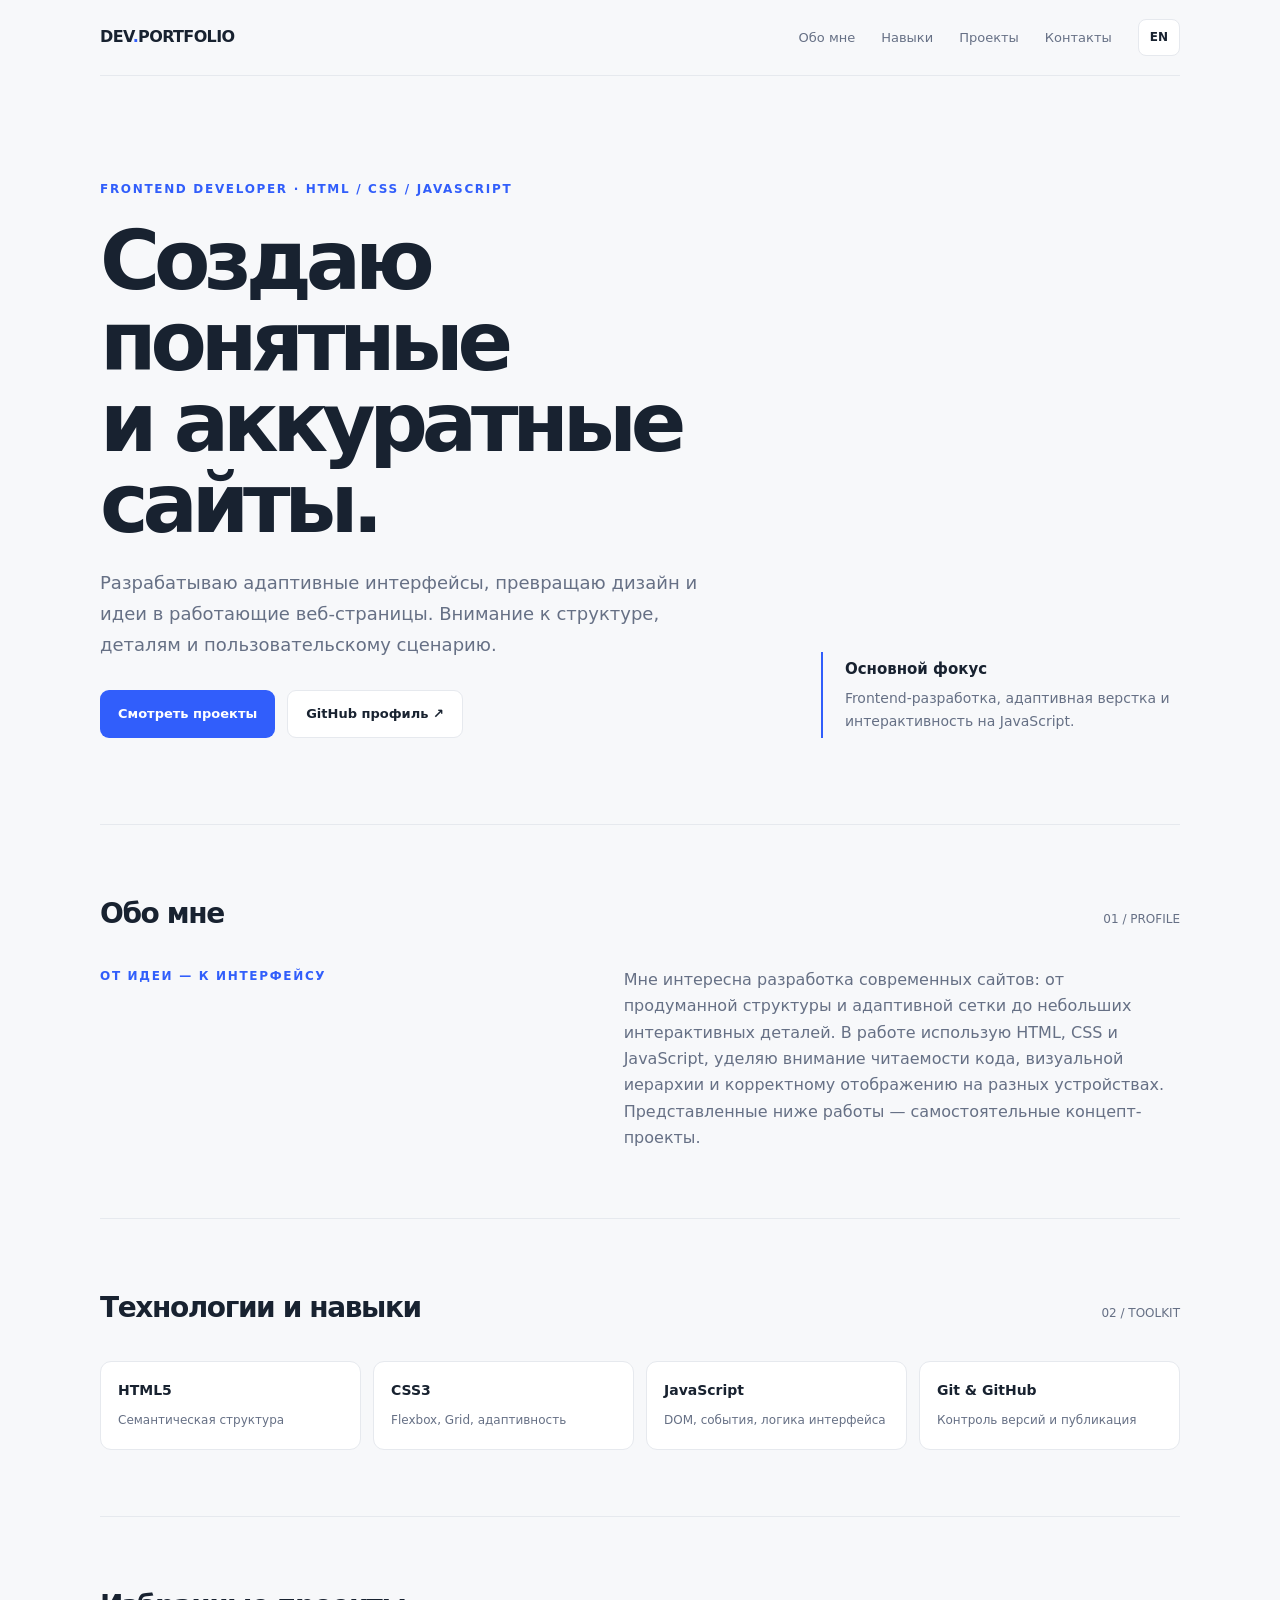
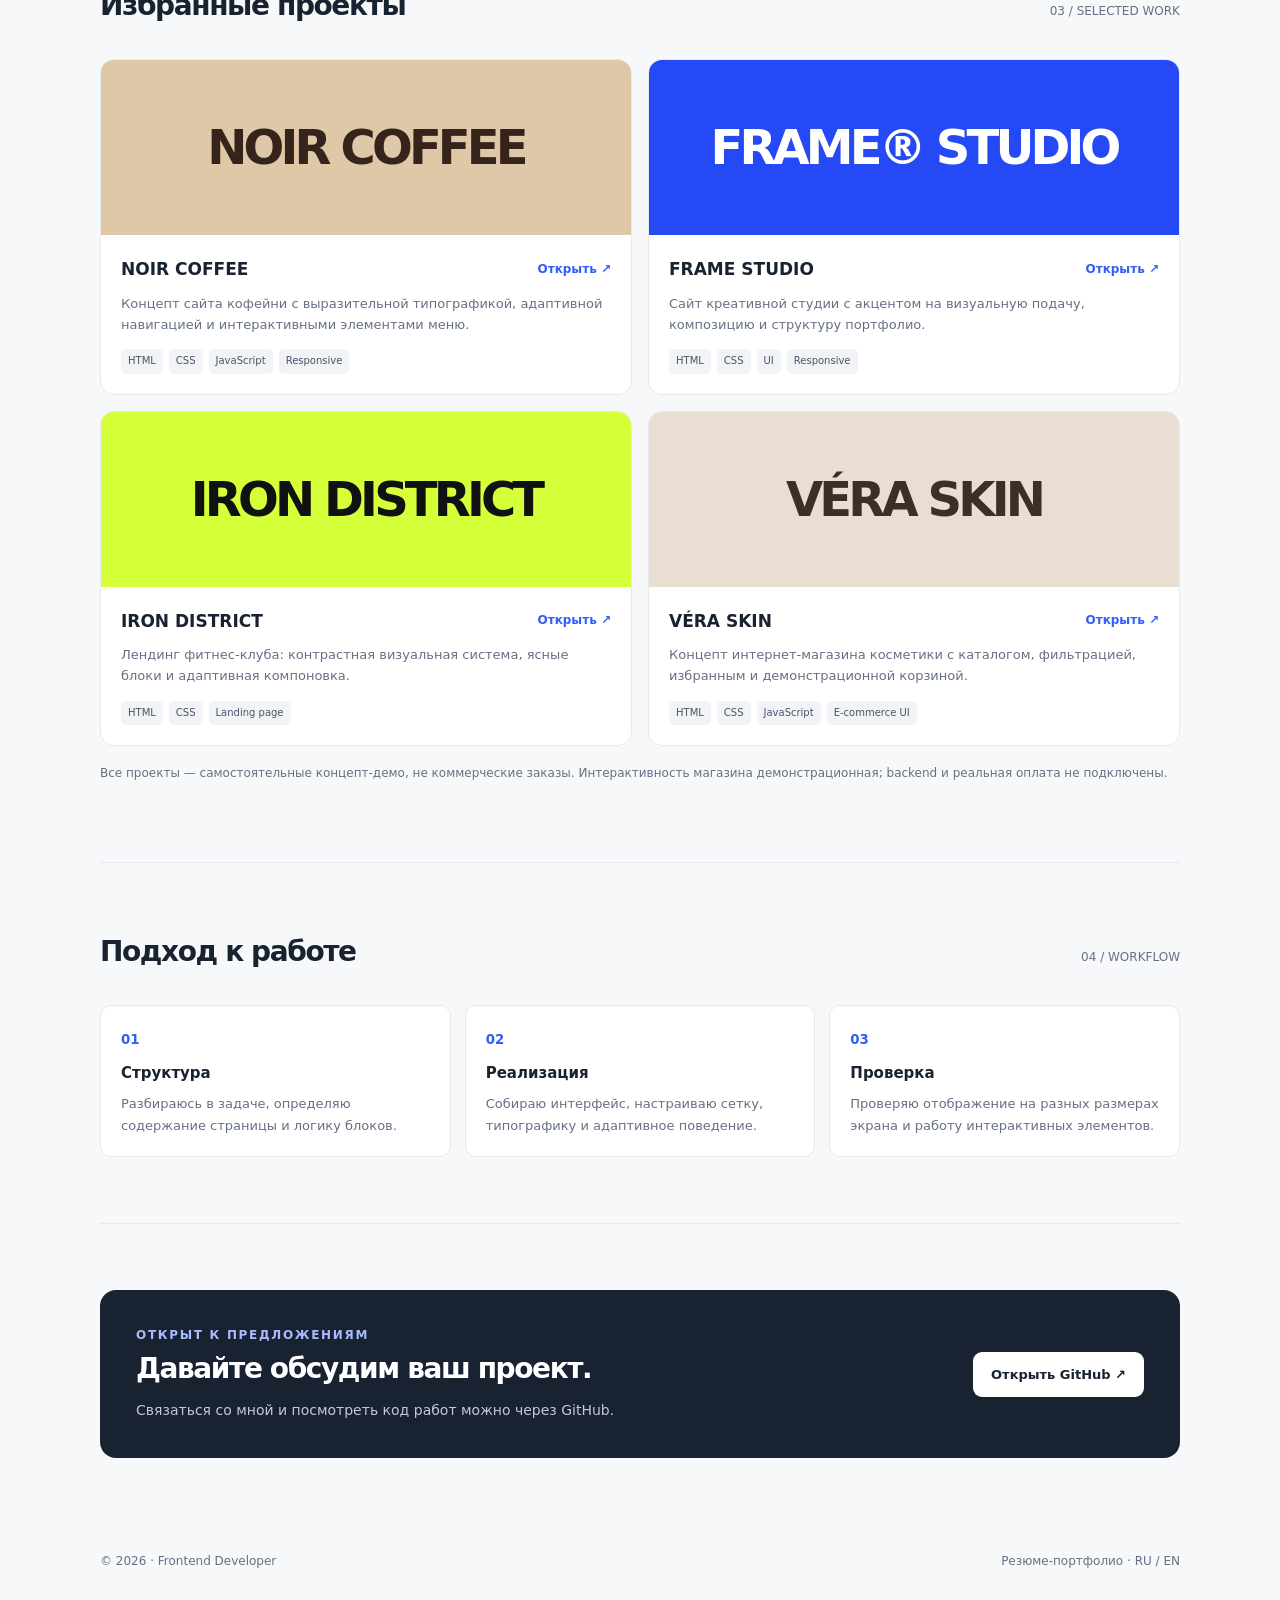
==== resume/index.html @ 1868835c "Add bilingual resume portfolio page" ====
<!doctype html>
<html lang="ru">
<head>
  <meta charset="utf-8">
  <meta name="viewport" content="width=device-width, initial-scale=1">
  <meta name="theme-color" content="#f7f8fa">
  <meta name="description" content="Frontend Developer — портфолио и резюме. HTML, CSS, JavaScript, адаптивная верстка.">
  <title>Frontend Developer — Resume & Portfolio</title>
  <style>
    :root{--bg:#f7f8fa;--paper:#fff;--ink:#182230;--muted:#667085;--line:#e6e9ee;--accent:#315efb;--soft:#edf1ff;--max:1080px}
    *{box-sizing:border-box}html{scroll-behavior:smooth}body{margin:0;background:var(--bg);color:var(--ink);font:16px/1.65 Inter,ui-sans-serif,system-ui,-apple-system,"Segoe UI",sans-serif}
    a{color:inherit;text-decoration:none}.shell{width:min(var(--max),calc(100% - 48px));margin:auto}
    header{height:76px;display:flex;align-items:center;justify-content:space-between;border-bottom:1px solid var(--line)}
    .brand{font-weight:750;letter-spacing:-.04em}.brand span{color:var(--accent)}
    nav{display:flex;align-items:center;gap:26px;color:var(--muted);font-size:13px}
    nav a:hover,.text-link:hover{color:var(--accent)}
    .lang{border:1px solid var(--line);background:var(--paper);border-radius:8px;padding:8px 11px;font:inherit;font-size:12px;font-weight:700;cursor:pointer;color:var(--ink)}
    .hero{padding:104px 0 86px;display:grid;grid-template-columns:1.45fr .8fr;gap:70px;align-items:end}
    .eyebrow{font-size:12px;letter-spacing:.14em;text-transform:uppercase;color:var(--accent);font-weight:750}
    h1{font-size:clamp(46px,7vw,82px);letter-spacing:-.075em;line-height:.99;margin:20px 0 24px;font-weight:760}
    .lead{max-width:630px;color:var(--muted);font-size:18px;line-height:1.7;margin:0}
    .hero-side{border-left:2px solid var(--accent);padding:5px 0 5px 22px;color:var(--muted);font-size:14px}
    .hero-side strong{display:block;color:var(--ink);font-size:15px;margin-bottom:5px}
    .actions{display:flex;gap:12px;flex-wrap:wrap;margin-top:30px}
    .btn{display:inline-flex;align-items:center;justify-content:center;padding:12px 18px;border-radius:9px;background:var(--accent);color:white;font-size:13px;font-weight:700}
    .btn.secondary{background:var(--paper);border:1px solid var(--line);color:var(--ink)}
    section{padding:66px 0;border-top:1px solid var(--line)}
    .section-head{display:flex;justify-content:space-between;align-items:baseline;gap:20px;margin-bottom:30px}
    h2{font-size:28px;letter-spacing:-.05em;margin:0}.section-note{font-size:12px;color:var(--muted)}
    .about{display:grid;grid-template-columns:1fr 1.2fr;gap:60px}.about p{margin:0;color:var(--muted);max-width:650px}
    .skills{display:grid;grid-template-columns:repeat(4,1fr);gap:12px}
    .skill{background:var(--paper);border:1px solid var(--line);padding:17px;border-radius:11px}
    .skill b{display:block;font-size:14px;margin-bottom:4px}.skill span{font-size:12px;color:var(--muted)}
    .projects{display:grid;grid-template-columns:1fr 1fr;gap:16px}
    .project{background:var(--paper);border:1px solid var(--line);border-radius:14px;overflow:hidden;transition:transform .2s,border-color .2s}
    .project:hover{transform:translateY(-3px);border-color:#c7d2fe}
    .visual{height:175px;display:flex;align-items:center;justify-content:center;font-size:clamp(29px,4vw,48px);font-weight:850;letter-spacing:-.08em}
    .v-noir{background:#dfc8a7;color:#35241b}.v-frame{background:#2449f5;color:#fff}.v-iron{background:#d5ff38;color:#111}.v-vera{background:#e8dfd2;color:#3b3028}
    .project-body{padding:20px}.project-top{display:flex;justify-content:space-between;gap:12px;align-items:center}
    .project h3{font-size:17px;margin:0}.project p{font-size:13px;color:var(--muted);margin:9px 0 14px}
    .chips{display:flex;gap:6px;flex-wrap:wrap}.chip{font-size:10px;color:#475467;background:#f1f3f7;border-radius:5px;padding:4px 7px}
    .project-link{font-size:12px;font-weight:750;color:var(--accent);white-space:nowrap}
    .process{display:grid;grid-template-columns:repeat(3,1fr);gap:14px}
    .step{padding:20px;background:var(--paper);border:1px solid var(--line);border-radius:11px}
    .step small{color:var(--accent);font-weight:800}.step h3{font-size:15px;margin:8px 0}.step p{font-size:13px;color:var(--muted);margin:0}
    .contact{background:var(--ink);color:white;border-radius:16px;padding:36px;display:flex;justify-content:space-between;align-items:center;gap:24px}
    .contact p{margin:7px 0 0;color:#c2c9d4;font-size:14px}.contact .btn{background:white;color:var(--ink);white-space:nowrap}
    footer{padding:28px 0 38px;color:var(--muted);font-size:12px;display:flex;justify-content:space-between;gap:15px}
    @media(max-width:760px){.hero{grid-template-columns:1fr;gap:35px;padding:75px 0 60px}.hero-side{max-width:420px}.about{grid-template-columns:1fr;gap:18px}.skills{grid-template-columns:1fr 1fr}.process{grid-template-columns:1fr}.contact{align-items:flex-start;flex-direction:column}nav{gap:12px}nav a{display:none}}
    @media(max-width:520px){.shell{width:min(100% - 32px,var(--max))}.projects{grid-template-columns:1fr}.visual{height:150px}.section-head{align-items:flex-start;flex-direction:column}h2{font-size:25px}.hero{padding-top:60px}footer{flex-direction:column}}
  </style>
</head>
<body>
  <div class="shell">
    <header>
      <a class="brand" href="#top">DEV<span>.</span>PORTFOLIO</a>
      <nav aria-label="Main navigation">
        <a href="#about" data-i18n="navAbout">Обо мне</a>
        <a href="#skills" data-i18n="navSkills">Навыки</a>
        <a href="#projects" data-i18n="navProjects">Проекты</a>
        <a href="#contact" data-i18n="navContact">Контакты</a>
        <button class="lang" id="lang" type="button" aria-label="Switch language">EN</button>
      </nav>
    </header>

    <main id="top">
      <div class="hero">
        <div>
          <div class="eyebrow" data-i18n="eyebrow">Frontend Developer · HTML / CSS / JavaScript</div>
          <h1 data-i18n="headline">Создаю понятные<br>и аккуратные сайты.</h1>
          <p class="lead" data-i18n="lead">Разрабатываю адаптивные интерфейсы, превращаю дизайн и идеи в работающие веб-страницы. Внимание к структуре, деталям и пользовательскому сценарию.</p>
          <div class="actions">
            <a class="btn" href="#projects" data-i18n="seeProjects">Смотреть проекты</a>
            <a class="btn secondary" href="https://github.com/blvxx" target="_blank" rel="noreferrer" data-i18n="github">GitHub профиль ↗</a>
          </div>
        </div>
        <aside class="hero-side">
          <strong data-i18n="focusTitle">Основной фокус</strong>
          <span data-i18n="focusText">Frontend-разработка, адаптивная верстка и интерактивность на JavaScript.</span>
        </aside>
      </div>

      <section id="about">
        <div class="section-head"><h2 data-i18n="aboutTitle">Обо мне</h2><span class="section-note">01 / PROFILE</span></div>
        <div class="about">
          <div class="eyebrow" data-i18n="aboutSub">От идеи — к интерфейсу</div>
          <p data-i18n="aboutText">Мне интересна разработка современных сайтов: от продуманной структуры и адаптивной сетки до небольших интерактивных деталей. В работе использую HTML, CSS и JavaScript, уделяю внимание читаемости кода, визуальной иерархии и корректному отображению на разных устройствах. Представленные ниже работы — самостоятельные концепт-проекты.</p>
        </div>
      </section>

      <section id="skills">
        <div class="section-head"><h2 data-i18n="skillsTitle">Технологии и навыки</h2><span class="section-note">02 / TOOLKIT</span></div>
        <div class="skills">
          <div class="skill"><b>HTML5</b><span data-i18n="htmlDesc">Семантическая структура</span></div>
          <div class="skill"><b>CSS3</b><span data-i18n="cssDesc">Flexbox, Grid, адаптивность</span></div>
          <div class="skill"><b>JavaScript</b><span data-i18n="jsDesc">DOM, события, логика интерфейса</span></div>
          <div class="skill"><b>Git & GitHub</b><span data-i18n="gitDesc">Контроль версий и публикация</span></div>
        </div>
      </section>

      <section id="projects">
        <div class="section-head"><h2 data-i18n="projectsTitle">Избранные проекты</h2><span class="section-note">03 / SELECTED WORK</span></div>
        <div class="projects">
          <a class="project" href="../projects/noir-coffee/">
            <div class="visual v-noir">NOIR COFFEE</div>
            <div class="project-body"><div class="project-top"><h3>NOIR COFFEE</h3><span class="project-link" data-i18n="openProject">Открыть ↗</span></div><p data-i18n="noirDesc">Концепт сайта кофейни с выразительной типографикой, адаптивной навигацией и интерактивными элементами меню.</p><div class="chips"><span class="chip">HTML</span><span class="chip">CSS</span><span class="chip">JavaScript</span><span class="chip">Responsive</span></div></div>
          </a>
          <a class="project" href="../projects/frame-studio/">
            <div class="visual v-frame">FRAME® STUDIO</div>
            <div class="project-body"><div class="project-top"><h3>FRAME STUDIO</h3><span class="project-link" data-i18n="openProject">Открыть ↗</span></div><p data-i18n="frameDesc">Сайт креативной студии с акцентом на визуальную подачу, композицию и структуру портфолио.</p><div class="chips"><span class="chip">HTML</span><span class="chip">CSS</span><span class="chip">UI</span><span class="chip">Responsive</span></div></div>
          </a>
          <a class="project" href="../projects/iron-district/">
            <div class="visual v-iron">IRON DISTRICT</div>
            <div class="project-body"><div class="project-top"><h3>IRON DISTRICT</h3><span class="project-link" data-i18n="openProject">Открыть ↗</span></div><p data-i18n="ironDesc">Лендинг фитнес-клуба: контрастная визуальная система, ясные блоки и адаптивная компоновка.</p><div class="chips"><span class="chip">HTML</span><span class="chip">CSS</span><span class="chip">Landing page</span></div></div>
          </a>
          <a class="project" href="../projects/vera-skin/">
            <div class="visual v-vera">VÉRA SKIN</div>
            <div class="project-body"><div class="project-top"><h3>VÉRA SKIN</h3><span class="project-link" data-i18n="openProject">Открыть ↗</span></div><p data-i18n="veraDesc">Концепт интернет-магазина косметики с каталогом, фильтрацией, избранным и демонстрационной корзиной.</p><div class="chips"><span class="chip">HTML</span><span class="chip">CSS</span><span class="chip">JavaScript</span><span class="chip">E-commerce UI</span></div></div>
          </a>
        </div>
        <p class="section-note" style="margin-top:18px" data-i18n="conceptNote">Все проекты — самостоятельные концепт-демо, не коммерческие заказы. Интерактивность магазина демонстрационная; backend и реальная оплата не подключены.</p>
      </section>

      <section>
        <div class="section-head"><h2 data-i18n="processTitle">Подход к работе</h2><span class="section-note">04 / WORKFLOW</span></div>
        <div class="process">
          <article class="step"><small>01</small><h3 data-i18n="step1Title">Структура</h3><p data-i18n="step1Text">Разбираюсь в задаче, определяю содержание страницы и логику блоков.</p></article>
          <article class="step"><small>02</small><h3 data-i18n="step2Title">Реализация</h3><p data-i18n="step2Text">Собираю интерфейс, настраиваю сетку, типографику и адаптивное поведение.</p></article>
          <article class="step"><small>03</small><h3 data-i18n="step3Title">Проверка</h3><p data-i18n="step3Text">Проверяю отображение на разных размерах экрана и работу интерактивных элементов.</p></article>
        </div>
      </section>

      <section id="contact">
        <div class="contact">
          <div><div class="eyebrow" style="color:#a9baff" data-i18n="contactEyebrow">Открыт к предложениям</div><h2 data-i18n="contactTitle">Давайте обсудим ваш проект.</h2><p data-i18n="contactText">Связаться со мной и посмотреть код работ можно через GitHub.</p></div>
          <a class="btn" href="https://github.com/blvxx" target="_blank" rel="noreferrer" data-i18n="contactButton">Открыть GitHub ↗</a>
        </div>
      </section>
    </main>
    <footer><span>© <span id="year"></span> · Frontend Developer</span><span data-i18n="footerNote">Резюме-портфолио · RU / EN</span></footer>
  </div>
  <script>
    const translations = {
      ru:{
        navAbout:"Обо мне",navSkills:"Навыки",navProjects:"Проекты",navContact:"Контакты",
        eyebrow:"Frontend Developer · HTML / CSS / JavaScript",headline:"Создаю понятные<br>и аккуратные сайты.",
        lead:"Разрабатываю адаптивные интерфейсы, превращаю дизайн и идеи в работающие веб-страницы. Внимание к структуре, деталям и пользовательскому сценарию.",
        seeProjects:"Смотреть проекты",github:"GitHub профиль ↗",focusTitle:"Основной фокус",focusText:"Frontend-разработка, адаптивная верстка и интерактивность на JavaScript.",
        aboutTitle:"Обо мне",aboutSub:"От идеи — к интерфейсу",aboutText:"Мне интересна разработка современных сайтов: от продуманной структуры и адаптивной сетки до небольших интерактивных деталей. В работе использую HTML, CSS и JavaScript, уделяю внимание читаемости кода, визуальной иерархии и корректному отображению на разных устройствах. Представленные ниже работы — самостоятельные концепт-проекты.",
        skillsTitle:"Технологии и навыки",htmlDesc:"Семантическая структура",cssDesc:"Flexbox, Grid, адаптивность",jsDesc:"DOM, события, логика интерфейса",gitDesc:"Контроль версий и публикация",
        projectsTitle:"Избранные проекты",openProject:"Открыть ↗",noirDesc:"Концепт сайта кофейни с выразительной типографикой, адаптивной навигацией и интерактивными элементами меню.",frameDesc:"Сайт креативной студии с акцентом на визуальную подачу, композицию и структуру портфолио.",ironDesc:"Лендинг фитнес-клуба: контрастная визуальная система, ясные блоки и адаптивная компоновка.",veraDesc:"Концепт интернет-магазина косметики с каталогом, фильтрацией, избранным и демонстрационной корзиной.",conceptNote:"Все проекты — самостоятельные концепт-демо, не коммерческие заказы. Интерактивность магазина демонстрационная; backend и реальная оплата не подключены.",
        processTitle:"Подход к работе",step1Title:"Структура",step1Text:"Разбираюсь в задаче, определяю содержание страницы и логику блоков.",step2Title:"Реализация",step2Text:"Собираю интерфейс, настраиваю сетку, типографику и адаптивное поведение.",step3Title:"Проверка",step3Text:"Проверяю отображение на разных размерах экрана и работу интерактивных элементов.",
        contactEyebrow:"Открыт к предложениям",contactTitle:"Давайте обсудим ваш проект.",contactText:"Связаться со мной и посмотреть код работ можно через GitHub.",contactButton:"Открыть GitHub ↗",footerNote:"Резюме-портфолио · RU / EN"
      },
      en:{
        navAbout:"About",navSkills:"Skills",navProjects:"Projects",navContact:"Contact",
        eyebrow:"Frontend Developer · HTML / CSS / JavaScript",headline:"Building clear<br>and thoughtful websites.",
        lead:"I build responsive interfaces and turn designs and ideas into working web pages, with attention to structure, detail, and user experience.",
        seeProjects:"View projects",github:"GitHub profile ↗",focusTitle:"Core focus",focusText:"Frontend development, responsive layouts, and JavaScript interactions.",
        aboutTitle:"About me",aboutSub:"From idea to interface",aboutText:"I enjoy building modern websites — from clear page structure and responsive grids to small interactive details. I work with HTML, CSS, and JavaScript, focusing on readable code, visual hierarchy, and consistent behavior across devices. The work below consists of independent concept projects.",
        skillsTitle:"Skills & technologies",htmlDesc:"Semantic page structure",cssDesc:"Flexbox, Grid, responsive layouts",jsDesc:"DOM, events, interface logic",gitDesc:"Version control and publishing",
        projectsTitle:"Selected projects",openProject:"View project ↗",noirDesc:"Coffee shop website concept with expressive typography, responsive navigation, and interactive menu elements.",frameDesc:"Creative studio website focused on visual presentation, composition, and portfolio structure.",ironDesc:"Fitness club landing page with a bold visual system, clear content sections, and responsive layout.",veraDesc:"Skincare store concept featuring a product catalogue, filters, favorites, and a demo shopping cart.",conceptNote:"All projects are independent concept demos, not commissioned client work. Store interactions are for demonstration; no backend or real payment processing is connected.",
        processTitle:"Work approach",step1Title:"Structure",step1Text:"Understand the task, define page content, and plan the section hierarchy.",step2Title:"Build",step2Text:"Develop the interface, layout grid, typography, and responsive behavior.",step3Title:"Review",step3Text:"Check the page across screen sizes and test interactive elements.",
        contactEyebrow:"Open to opportunities",contactTitle:"Let's discuss your project.",contactText:"You can reach me and explore the project code on GitHub.",contactButton:"Visit GitHub ↗",footerNote:"Resume & portfolio · RU / EN"
      }
    };
    let currentLang = "ru";
    const langButton = document.getElementById("lang");
    function setLanguage(lang){
      currentLang = lang;
      document.documentElement.lang = lang;
      document.querySelectorAll("[data-i18n]").forEach(el=>{
        const key = el.dataset.i18n;
        if(translations[lang][key]) el.innerHTML = translations[lang][key];
      });
      langButton.textContent = lang === "ru" ? "EN" : "RU";
      try{localStorage.setItem("resume-language",lang)}catch(e){}
    }
    langButton.addEventListener("click",()=>setLanguage(currentLang === "ru" ? "en" : "ru"));
    let saved = "ru";
    try{saved = localStorage.getItem("resume-language") || "ru"}catch(e){}
    setLanguage(saved === "en" ? "en" : "ru");
    document.getElementById("year").textContent = new Date().getFullYear();
  </script>
</body>
</html>
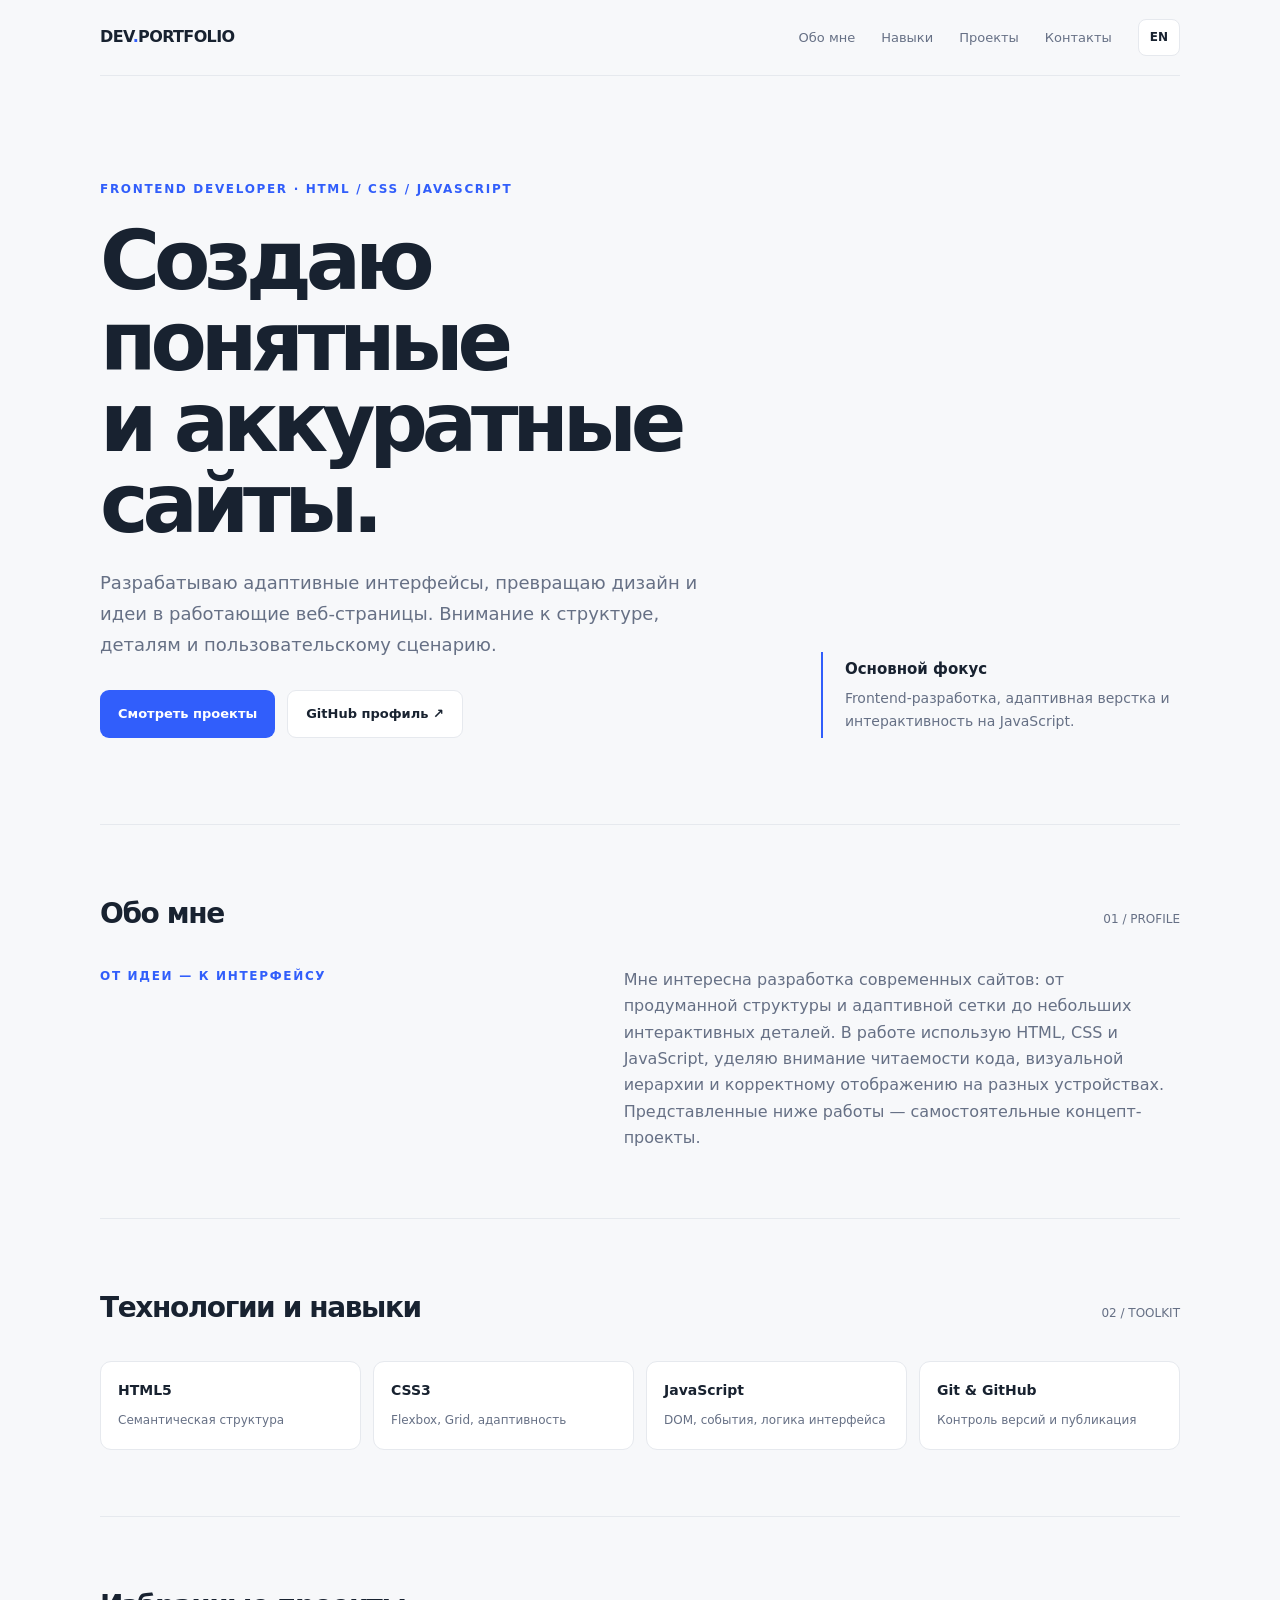
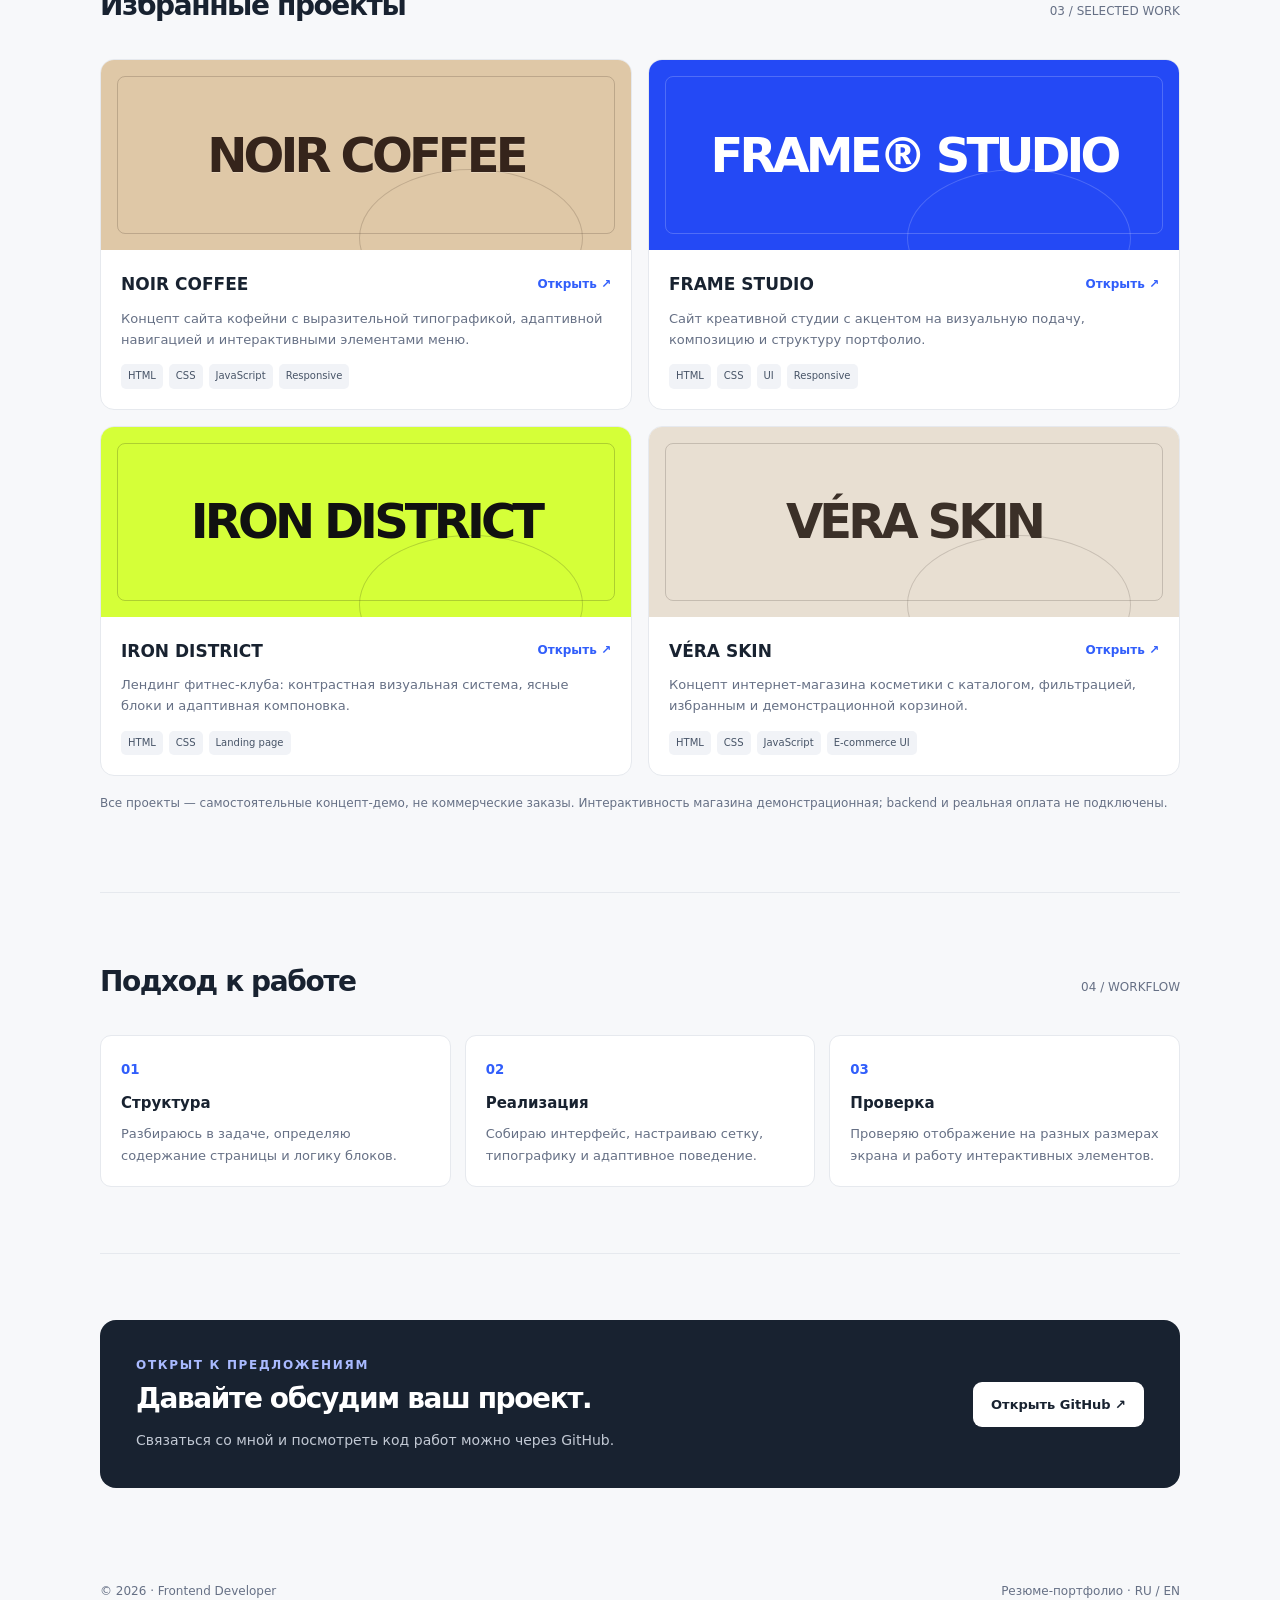
==== commit 760e1af3: "Polish resume portfolio visuals and mobile navigation" ====
--- a/resume/index.html
+++ b/resume/index.html
@@ -34,7 +34,15 @@
     .projects{display:grid;grid-template-columns:1fr 1fr;gap:16px}
     .project{background:var(--paper);border:1px solid var(--line);border-radius:14px;overflow:hidden;transition:transform .2s,border-color .2s}
     .project:hover{transform:translateY(-3px);border-color:#c7d2fe}
-    .visual{height:175px;display:flex;align-items:center;justify-content:center;font-size:clamp(29px,4vw,48px);font-weight:850;letter-spacing:-.08em}
+    .visual{height:190px;display:flex;align-items:center;justify-content:center;position:relative;isolation:isolate;overflow:hidden;font-size:clamp(29px,4vw,48px);font-weight:850;letter-spacing:-.08em}
+    .visual:before{content:"";position:absolute;inset:16px;border:1px solid currentColor;opacity:.2;border-radius:8px;z-index:-1}
+    .visual:after{content:"";position:absolute;width:42%;height:72%;right:9%;bottom:-30%;border:1px solid currentColor;border-radius:50%;opacity:.18;z-index:-1}
+    .v-noir{background:linear-gradient(135deg,#e8d7bf,#c6a783);color:#35241b;text-shadow:0 1px rgba(255,255,255,.25)}
+    .v-frame{background:linear-gradient(135deg,#1837c9,#5576ff);color:#fff}
+    .v-iron{background:linear-gradient(135deg,#e7ff91,#c4f51e);color:#111}
+    .v-vera{background:linear-gradient(135deg,#f1e9de,#d9c8b5);color:#3b3028}
+    .project:focus-visible,.btn:focus-visible,.lang:focus-visible,nav a:focus-visible{outline:3px solid #8ba2ff;outline-offset:4px}
+    @media(prefers-reduced-motion:reduce){html{scroll-behavior:auto}*,*:before,*:after{transition:none!important}}
     .v-noir{background:#dfc8a7;color:#35241b}.v-frame{background:#2449f5;color:#fff}.v-iron{background:#d5ff38;color:#111}.v-vera{background:#e8dfd2;color:#3b3028}
     .project-body{padding:20px}.project-top{display:flex;justify-content:space-between;gap:12px;align-items:center}
     .project h3{font-size:17px;margin:0}.project p{font-size:13px;color:var(--muted);margin:9px 0 14px}
@@ -46,8 +54,8 @@
     .contact{background:var(--ink);color:white;border-radius:16px;padding:36px;display:flex;justify-content:space-between;align-items:center;gap:24px}
     .contact p{margin:7px 0 0;color:#c2c9d4;font-size:14px}.contact .btn{background:white;color:var(--ink);white-space:nowrap}
     footer{padding:28px 0 38px;color:var(--muted);font-size:12px;display:flex;justify-content:space-between;gap:15px}
-    @media(max-width:760px){.hero{grid-template-columns:1fr;gap:35px;padding:75px 0 60px}.hero-side{max-width:420px}.about{grid-template-columns:1fr;gap:18px}.skills{grid-template-columns:1fr 1fr}.process{grid-template-columns:1fr}.contact{align-items:flex-start;flex-direction:column}nav{gap:12px}nav a{display:none}}
-    @media(max-width:520px){.shell{width:min(100% - 32px,var(--max))}.projects{grid-template-columns:1fr}.visual{height:150px}.section-head{align-items:flex-start;flex-direction:column}h2{font-size:25px}.hero{padding-top:60px}footer{flex-direction:column}}
+    @media(max-width:760px){.hero{grid-template-columns:1fr;gap:35px;padding:75px 0 60px}.hero-side{max-width:420px}.about{grid-template-columns:1fr;gap:18px}.skills{grid-template-columns:1fr 1fr}.process{grid-template-columns:1fr}.contact{align-items:flex-start;flex-direction:column}header{height:auto;min-height:76px;align-items:flex-start;padding:17px 0;gap:14px;flex-direction:column}nav{width:100%;justify-content:space-between;gap:10px}nav a{display:inline;font-size:12px}}
+    @media(max-width:520px){.shell{width:min(100% - 32px,var(--max))}.projects{grid-template-columns:1fr}.visual{height:160px}.section-head{align-items:flex-start;flex-direction:column}h2{font-size:25px}.hero{padding-top:60px}footer{flex-direction:column}nav{flex-wrap:wrap;justify-content:flex-start;column-gap:17px;row-gap:10px}}
   </style>
 </head>
 <body>
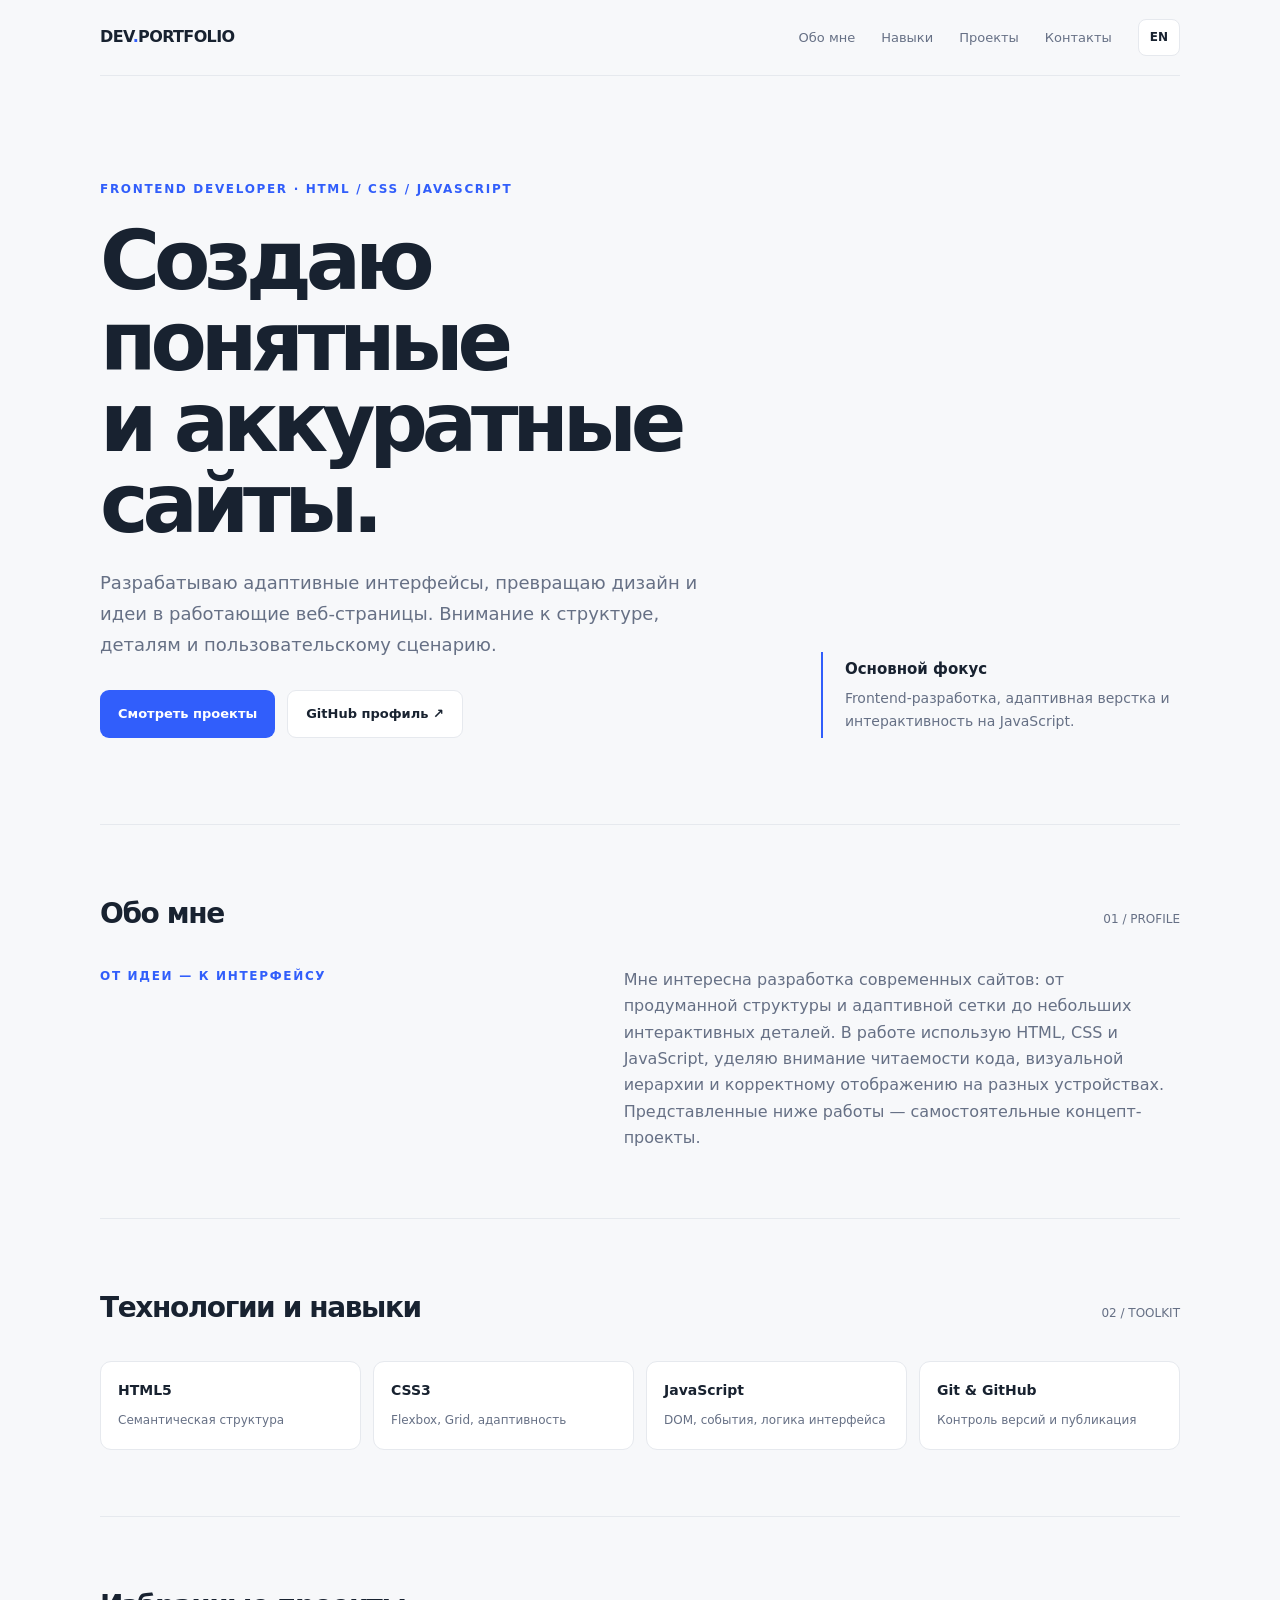
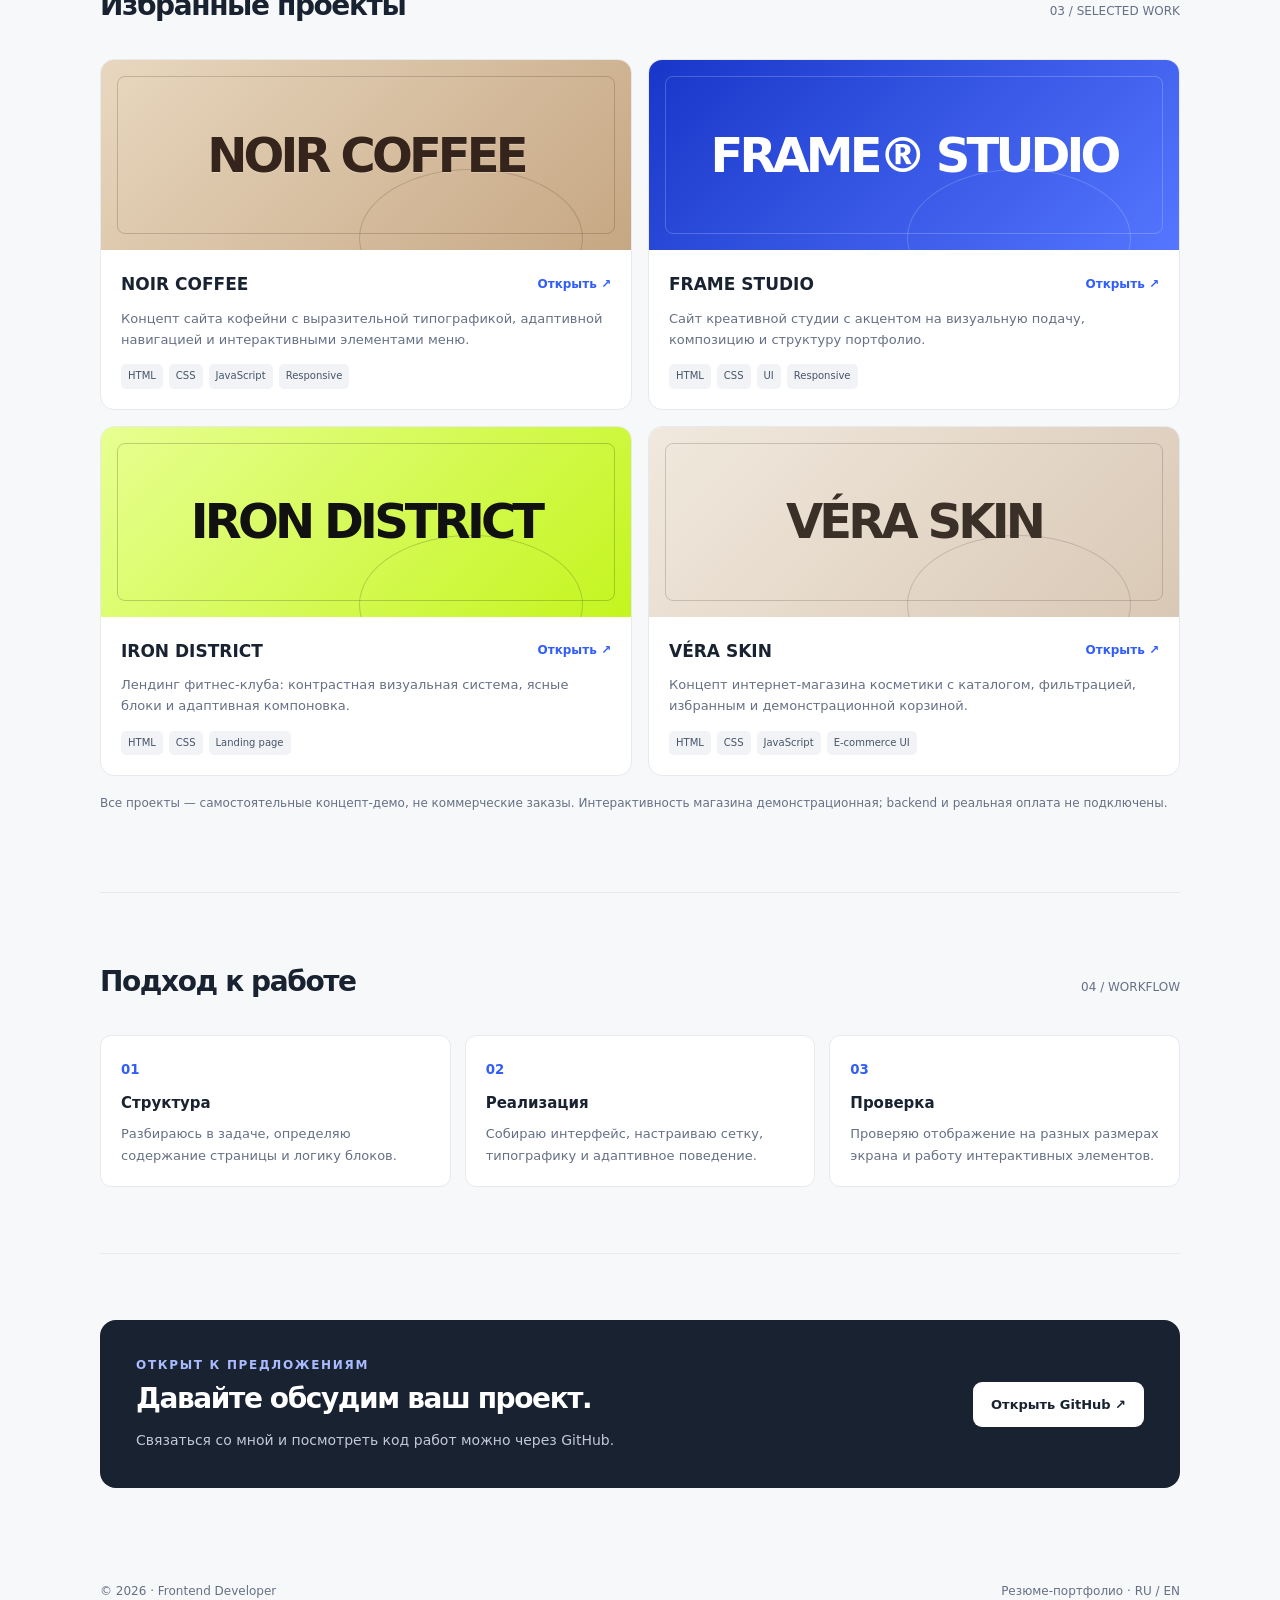
==== commit 252bc023: "Remove obsolete project preview color overrides" ====
--- a/resume/index.html
+++ b/resume/index.html
@@ -43,7 +43,6 @@
     .v-vera{background:linear-gradient(135deg,#f1e9de,#d9c8b5);color:#3b3028}
     .project:focus-visible,.btn:focus-visible,.lang:focus-visible,nav a:focus-visible{outline:3px solid #8ba2ff;outline-offset:4px}
     @media(prefers-reduced-motion:reduce){html{scroll-behavior:auto}*,*:before,*:after{transition:none!important}}
-    .v-noir{background:#dfc8a7;color:#35241b}.v-frame{background:#2449f5;color:#fff}.v-iron{background:#d5ff38;color:#111}.v-vera{background:#e8dfd2;color:#3b3028}
     .project-body{padding:20px}.project-top{display:flex;justify-content:space-between;gap:12px;align-items:center}
     .project h3{font-size:17px;margin:0}.project p{font-size:13px;color:var(--muted);margin:9px 0 14px}
     .chips{display:flex;gap:6px;flex-wrap:wrap}.chip{font-size:10px;color:#475467;background:#f1f3f7;border-radius:5px;padding:4px 7px}
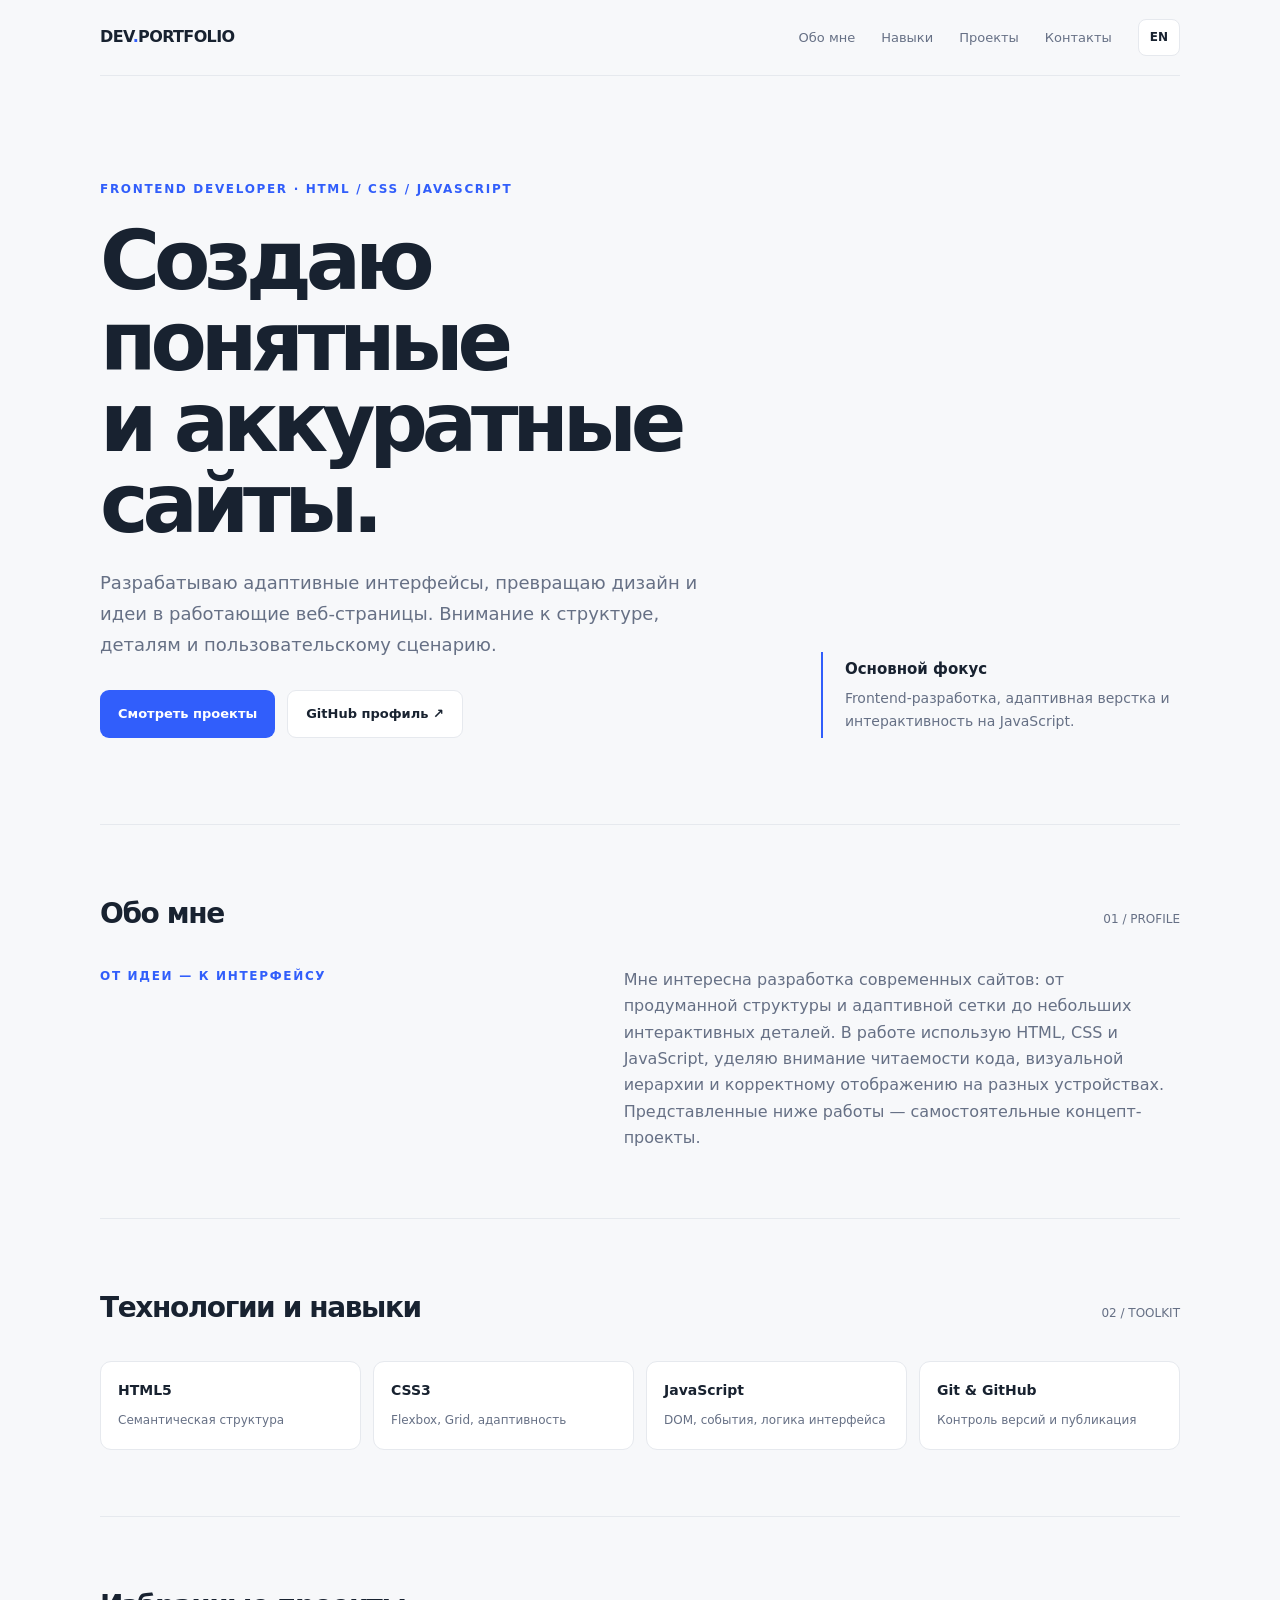
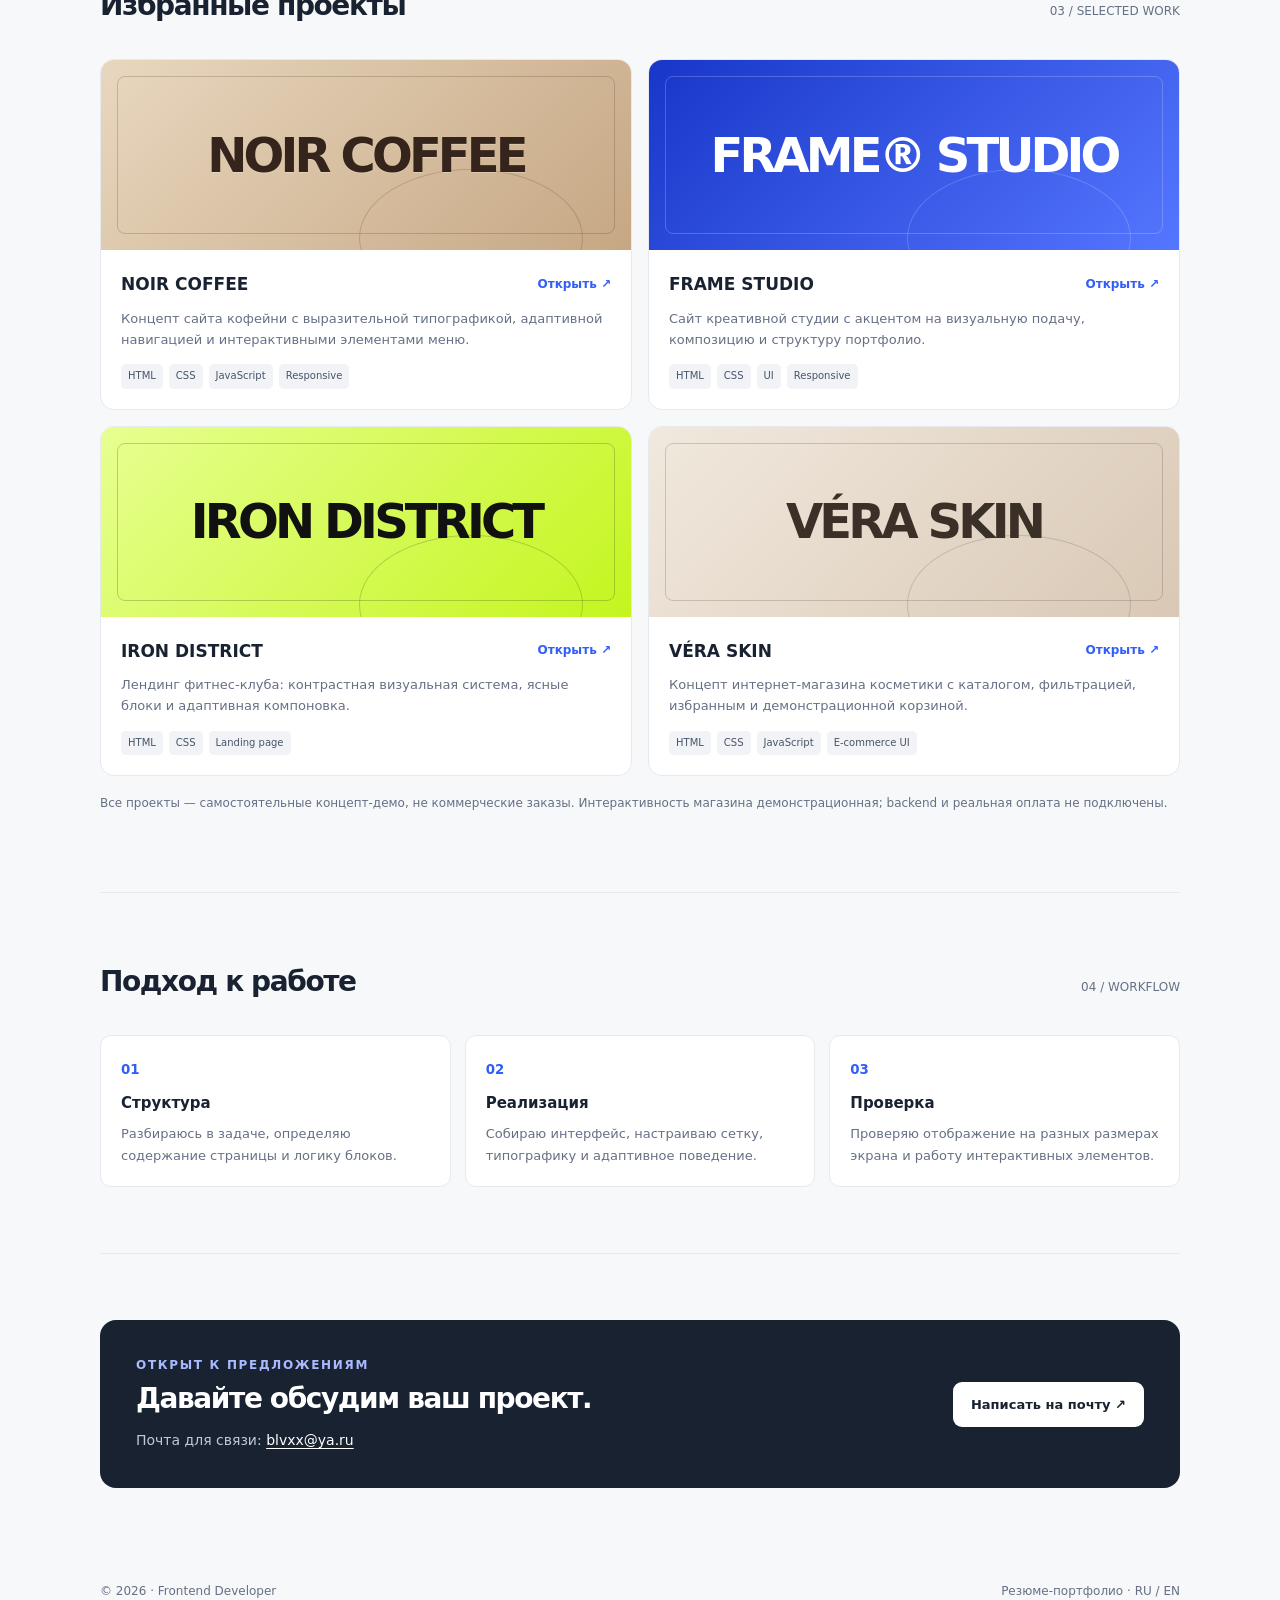
==== commit 8e1a3c38: "Add public email contact to resume portfolio" ====
--- a/resume/index.html
+++ b/resume/index.html
@@ -51,7 +51,7 @@
     .step{padding:20px;background:var(--paper);border:1px solid var(--line);border-radius:11px}
     .step small{color:var(--accent);font-weight:800}.step h3{font-size:15px;margin:8px 0}.step p{font-size:13px;color:var(--muted);margin:0}
     .contact{background:var(--ink);color:white;border-radius:16px;padding:36px;display:flex;justify-content:space-between;align-items:center;gap:24px}
-    .contact p{margin:7px 0 0;color:#c2c9d4;font-size:14px}.contact .btn{background:white;color:var(--ink);white-space:nowrap}
+    .contact p{margin:7px 0 0;color:#c2c9d4;font-size:14px}.contact p a{color:white;text-decoration:underline;text-underline-offset:3px}.contact .btn{background:white;color:var(--ink);white-space:nowrap}
     footer{padding:28px 0 38px;color:var(--muted);font-size:12px;display:flex;justify-content:space-between;gap:15px}
     @media(max-width:760px){.hero{grid-template-columns:1fr;gap:35px;padding:75px 0 60px}.hero-side{max-width:420px}.about{grid-template-columns:1fr;gap:18px}.skills{grid-template-columns:1fr 1fr}.process{grid-template-columns:1fr}.contact{align-items:flex-start;flex-direction:column}header{height:auto;min-height:76px;align-items:flex-start;padding:17px 0;gap:14px;flex-direction:column}nav{width:100%;justify-content:space-between;gap:10px}nav a{display:inline;font-size:12px}}
     @media(max-width:520px){.shell{width:min(100% - 32px,var(--max))}.projects{grid-template-columns:1fr}.visual{height:160px}.section-head{align-items:flex-start;flex-direction:column}h2{font-size:25px}.hero{padding-top:60px}footer{flex-direction:column}nav{flex-wrap:wrap;justify-content:flex-start;column-gap:17px;row-gap:10px}}
@@ -140,7 +140,7 @@
       <section id="contact">
         <div class="contact">
           <div><div class="eyebrow" style="color:#a9baff" data-i18n="contactEyebrow">Открыт к предложениям</div><h2 data-i18n="contactTitle">Давайте обсудим ваш проект.</h2><p data-i18n="contactText">Связаться со мной и посмотреть код работ можно через GitHub.</p></div>
-          <a class="btn" href="https://github.com/blvxx" target="_blank" rel="noreferrer" data-i18n="contactButton">Открыть GitHub ↗</a>
+          <a class="btn" href="mailto:blvxx@ya.ru" data-i18n="contactButton">Написать на почту ↗</a>
         </div>
       </section>
     </main>
@@ -157,7 +157,7 @@
         skillsTitle:"Технологии и навыки",htmlDesc:"Семантическая структура",cssDesc:"Flexbox, Grid, адаптивность",jsDesc:"DOM, события, логика интерфейса",gitDesc:"Контроль версий и публикация",
         projectsTitle:"Избранные проекты",openProject:"Открыть ↗",noirDesc:"Концепт сайта кофейни с выразительной типографикой, адаптивной навигацией и интерактивными элементами меню.",frameDesc:"Сайт креативной студии с акцентом на визуальную подачу, композицию и структуру портфолио.",ironDesc:"Лендинг фитнес-клуба: контрастная визуальная система, ясные блоки и адаптивная компоновка.",veraDesc:"Концепт интернет-магазина косметики с каталогом, фильтрацией, избранным и демонстрационной корзиной.",conceptNote:"Все проекты — самостоятельные концепт-демо, не коммерческие заказы. Интерактивность магазина демонстрационная; backend и реальная оплата не подключены.",
         processTitle:"Подход к работе",step1Title:"Структура",step1Text:"Разбираюсь в задаче, определяю содержание страницы и логику блоков.",step2Title:"Реализация",step2Text:"Собираю интерфейс, настраиваю сетку, типографику и адаптивное поведение.",step3Title:"Проверка",step3Text:"Проверяю отображение на разных размерах экрана и работу интерактивных элементов.",
-        contactEyebrow:"Открыт к предложениям",contactTitle:"Давайте обсудим ваш проект.",contactText:"Связаться со мной и посмотреть код работ можно через GitHub.",contactButton:"Открыть GitHub ↗",footerNote:"Резюме-портфолио · RU / EN"
+        contactEyebrow:"Открыт к предложениям",contactTitle:"Давайте обсудим ваш проект.",contactText:"Почта для связи: <a href=\"mailto:blvxx@ya.ru\">blvxx@ya.ru</a>",contactButton:"Написать на почту ↗",footerNote:"Резюме-портфолио · RU / EN"
       },
       en:{
         navAbout:"About",navSkills:"Skills",navProjects:"Projects",navContact:"Contact",
@@ -168,7 +168,7 @@
         skillsTitle:"Skills & technologies",htmlDesc:"Semantic page structure",cssDesc:"Flexbox, Grid, responsive layouts",jsDesc:"DOM, events, interface logic",gitDesc:"Version control and publishing",
         projectsTitle:"Selected projects",openProject:"View project ↗",noirDesc:"Coffee shop website concept with expressive typography, responsive navigation, and interactive menu elements.",frameDesc:"Creative studio website focused on visual presentation, composition, and portfolio structure.",ironDesc:"Fitness club landing page with a bold visual system, clear content sections, and responsive layout.",veraDesc:"Skincare store concept featuring a product catalogue, filters, favorites, and a demo shopping cart.",conceptNote:"All projects are independent concept demos, not commissioned client work. Store interactions are for demonstration; no backend or real payment processing is connected.",
         processTitle:"Work approach",step1Title:"Structure",step1Text:"Understand the task, define page content, and plan the section hierarchy.",step2Title:"Build",step2Text:"Develop the interface, layout grid, typography, and responsive behavior.",step3Title:"Review",step3Text:"Check the page across screen sizes and test interactive elements.",
-        contactEyebrow:"Open to opportunities",contactTitle:"Let's discuss your project.",contactText:"You can reach me and explore the project code on GitHub.",contactButton:"Visit GitHub ↗",footerNote:"Resume & portfolio · RU / EN"
+        contactEyebrow:"Open to opportunities",contactTitle:"Let's discuss your project.",contactText:"Email me at <a href=\"mailto:blvxx@ya.ru\">blvxx@ya.ru</a>.",contactButton:"Send an email ↗",footerNote:"Resume & portfolio · RU / EN"
       }
     };
     let currentLang = "ru";
